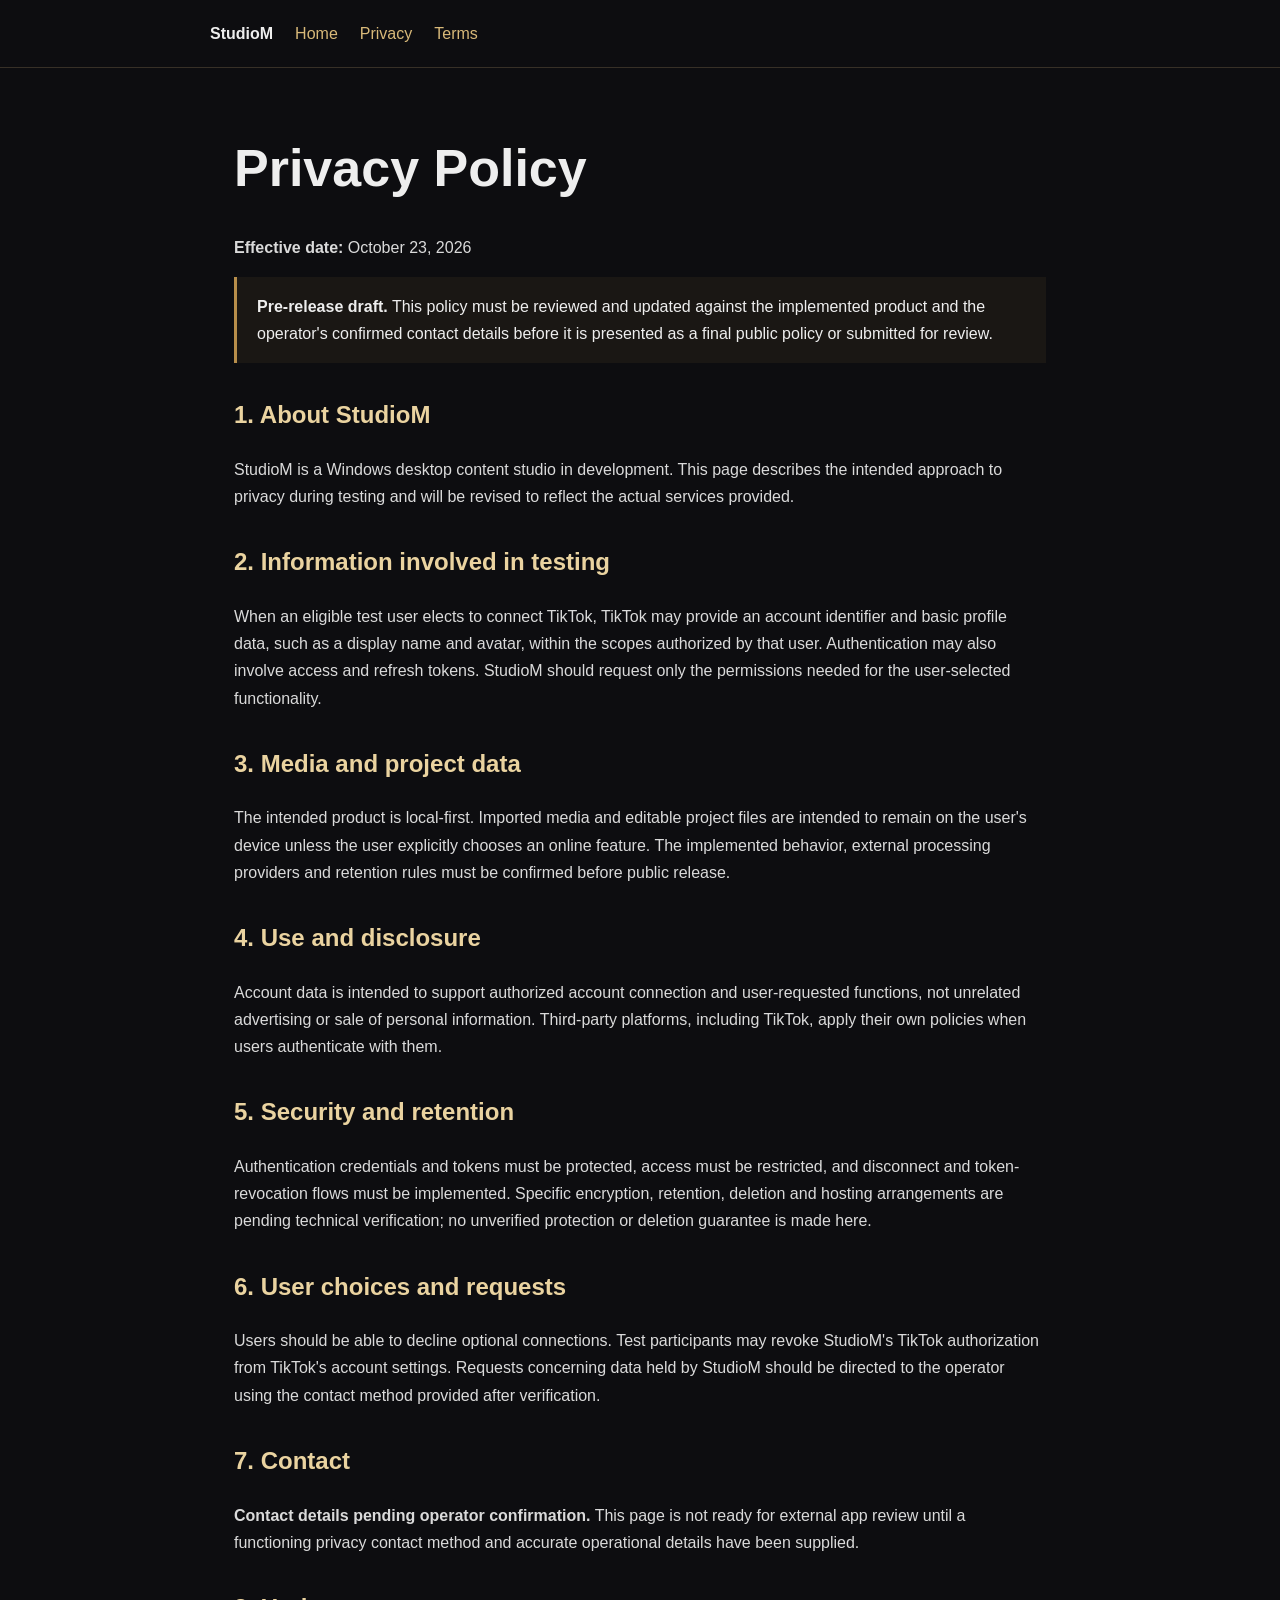
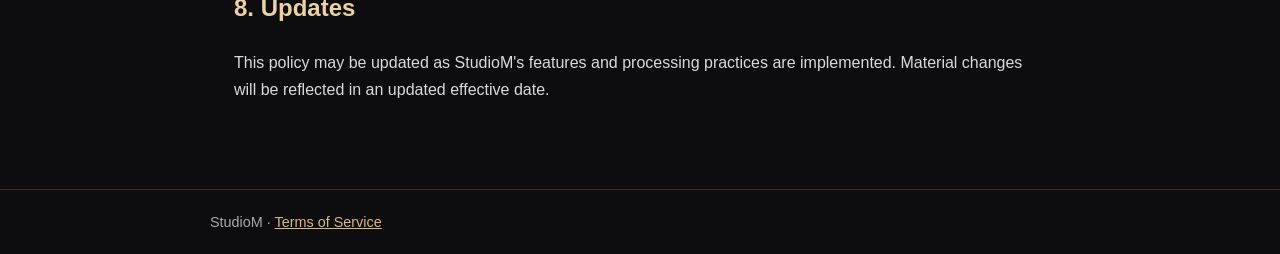
==== privacy.html @ d2152554 "Add StudioM static site: privacy.html" ====
<!doctype html><html lang="en"><head><meta charset="utf-8"><meta name="viewport" content="width=device-width, initial-scale=1"><title>Privacy Policy — StudioM</title><link rel="stylesheet" href="style.css"></head><body><header><nav><strong>StudioM</strong><a href="index.html">Home</a><a href="privacy.html">Privacy</a><a href="terms.html">Terms</a></nav></header><main><h1>Privacy Policy</h1><p><strong>Effective date:</strong> October 23, 2026</p><div class="notice"><strong>Pre-release draft.</strong> This policy must be reviewed and updated against the implemented product and the operator's confirmed contact details before it is presented as a final public policy or submitted for review.</div><h2>1. About StudioM</h2><p>StudioM is a Windows desktop content studio in development. This page describes the intended approach to privacy during testing and will be revised to reflect the actual services provided.</p><h2>2. Information involved in testing</h2><p>When an eligible test user elects to connect TikTok, TikTok may provide an account identifier and basic profile data, such as a display name and avatar, within the scopes authorized by that user. Authentication may also involve access and refresh tokens. StudioM should request only the permissions needed for the user-selected functionality.</p><h2>3. Media and project data</h2><p>The intended product is local-first. Imported media and editable project files are intended to remain on the user's device unless the user explicitly chooses an online feature. The implemented behavior, external processing providers and retention rules must be confirmed before public release.</p><h2>4. Use and disclosure</h2><p>Account data is intended to support authorized account connection and user-requested functions, not unrelated advertising or sale of personal information. Third-party platforms, including TikTok, apply their own policies when users authenticate with them.</p><h2>5. Security and retention</h2><p>Authentication credentials and tokens must be protected, access must be restricted, and disconnect and token-revocation flows must be implemented. Specific encryption, retention, deletion and hosting arrangements are pending technical verification; no unverified protection or deletion guarantee is made here.</p><h2>6. User choices and requests</h2><p>Users should be able to decline optional connections. Test participants may revoke StudioM's TikTok authorization from TikTok's account settings. Requests concerning data held by StudioM should be directed to the operator using the contact method provided after verification.</p><h2>7. Contact</h2><p><strong>Contact details pending operator confirmation.</strong> This page is not ready for external app review until a functioning privacy contact method and accurate operational details have been supplied.</p><h2>8. Updates</h2><p>This policy may be updated as StudioM's features and processing practices are implemented. Material changes will be reflected in an updated effective date.</p></main><footer>StudioM · <a href="terms.html">Terms of Service</a></footer></body></html>
---- style.css ----
:root{color-scheme:dark;font-family:Inter,Segoe UI,Arial,sans-serif;background:#0d0d10;color:#eee}*{box-sizing:border-box}body{margin:0;line-height:1.7}header,footer{border-color:#373027;border-style:solid;border-width:0 0 1px;padding:20px max(24px,calc((100vw - 860px)/2))}footer{border-width:1px 0 0;font-size:.9rem;color:#aaa}a{color:#d8b979}nav{display:flex;gap:22px;flex-wrap:wrap}nav a{text-decoration:none}main{max-width:860px;margin:0 auto;padding:36px 24px 70px}h1{font-size:clamp(2rem,5vw,3.25rem);line-height:1.15}h2{margin-top:32px;color:#ead3a0}p,li{color:#dadada}.eyebrow{color:#c6a261;text-transform:uppercase;letter-spacing:.12em;font-weight:700}.notice{padding:16px 20px;border-left:3px solid #b78e4b;background:#1a1714}small{color:#bbb}
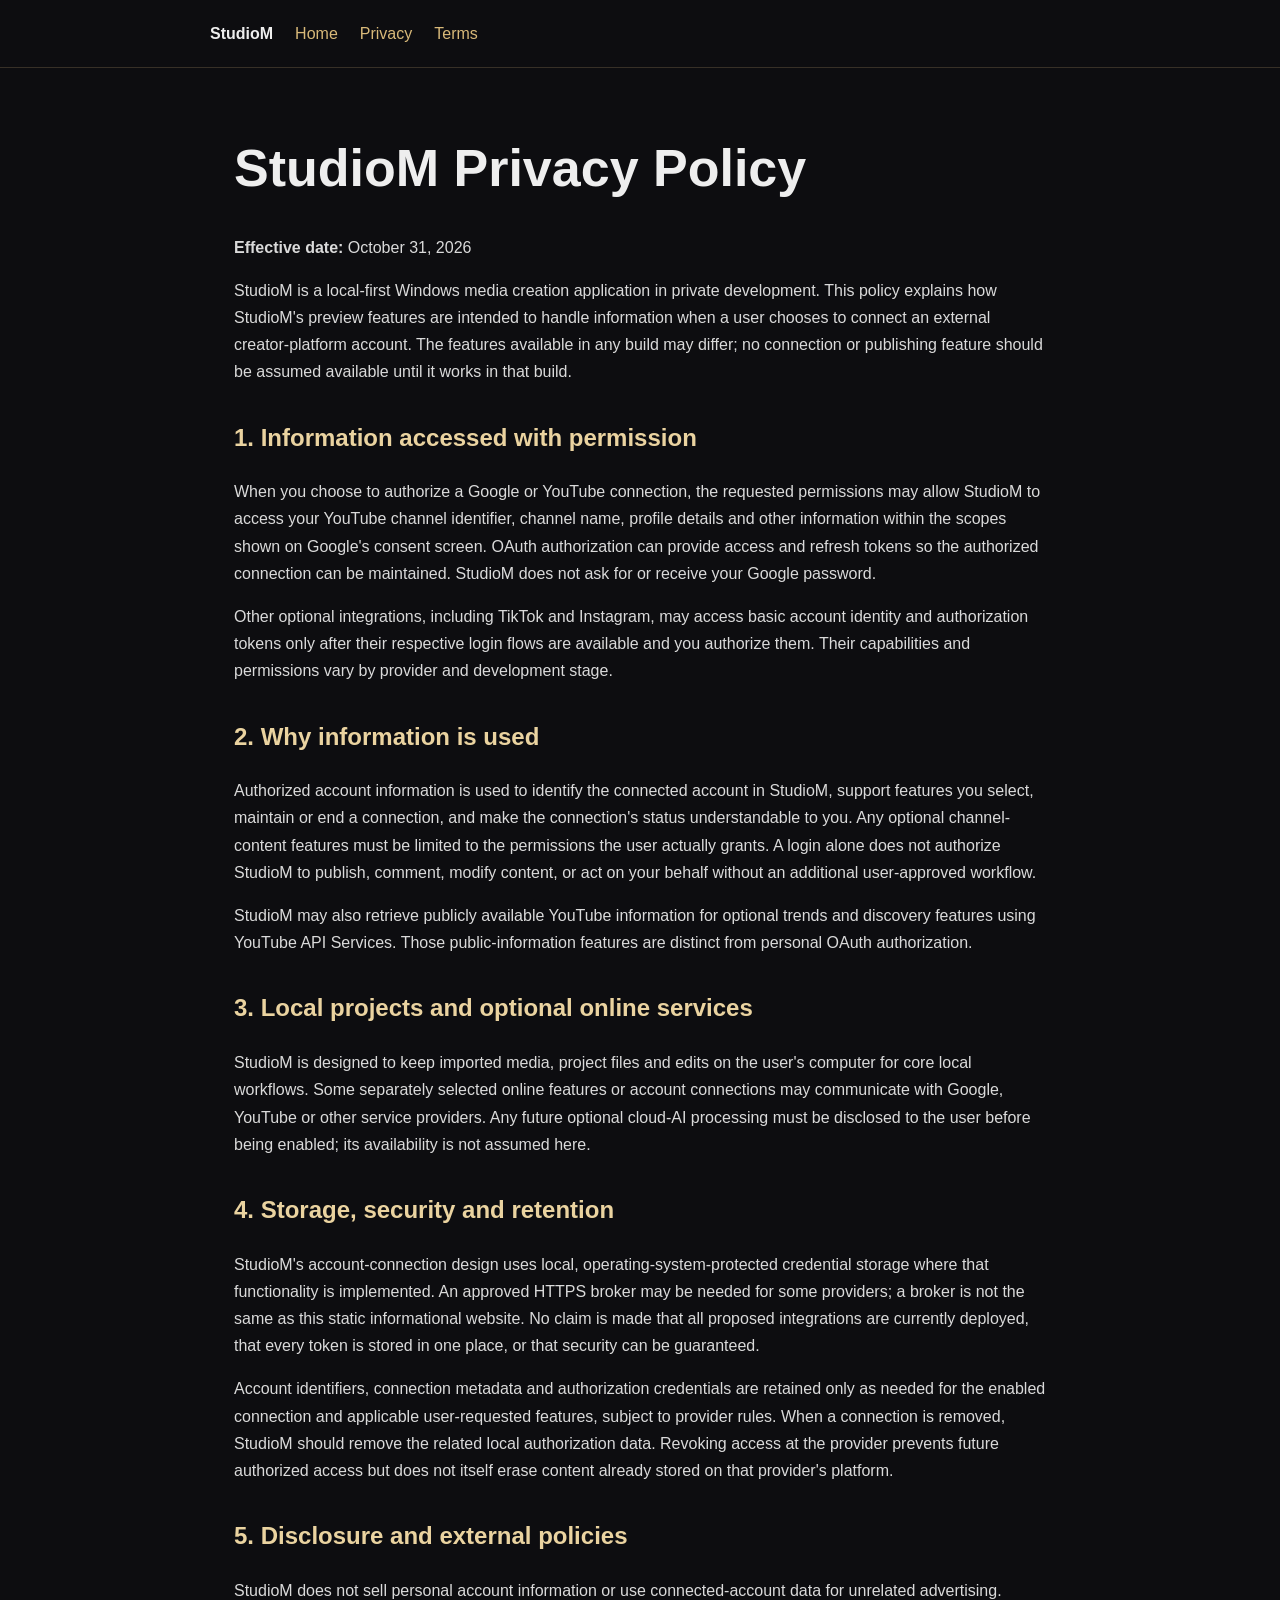
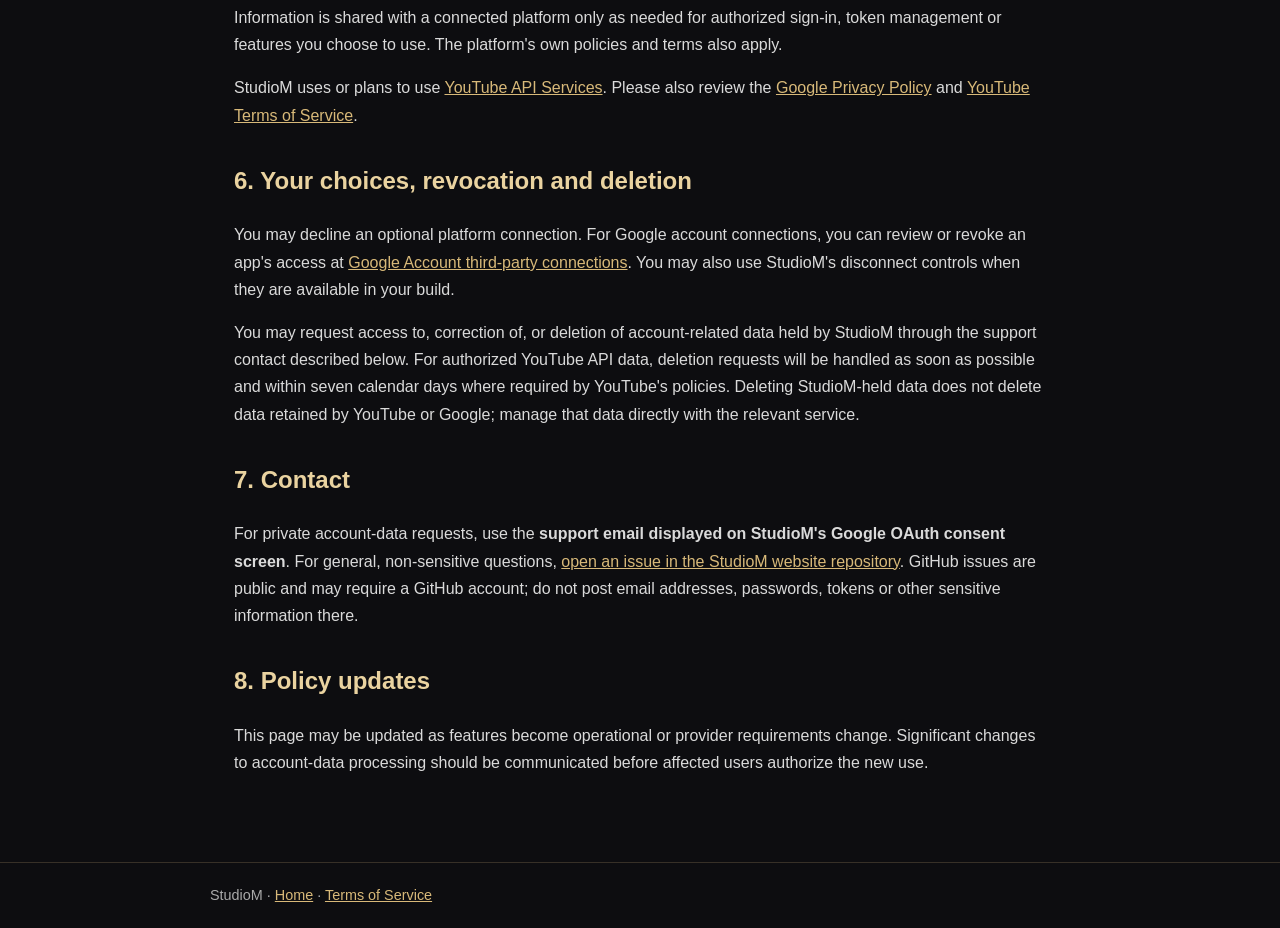
==== commit da7a8d3f: "docs(site): update privacy.html for StudioM Google/YouTube OAuth privacy and branding" ====
--- a/privacy.html
+++ b/privacy.html
@@ -1 +1,40 @@
-<!doctype html><html lang="en"><head><meta charset="utf-8"><meta name="viewport" content="width=device-width, initial-scale=1"><title>Privacy Policy — StudioM</title><link rel="stylesheet" href="style.css"></head><body><header><nav><strong>StudioM</strong><a href="index.html">Home</a><a href="privacy.html">Privacy</a><a href="terms.html">Terms</a></nav></header><main><h1>Privacy Policy</h1><p><strong>Effective date:</strong> October 23, 2026</p><div class="notice"><strong>Pre-release draft.</strong> This policy must be reviewed and updated against the implemented product and the operator's confirmed contact details before it is presented as a final public policy or submitted for review.</div><h2>1. About StudioM</h2><p>StudioM is a Windows desktop content studio in development. This page describes the intended approach to privacy during testing and will be revised to reflect the actual services provided.</p><h2>2. Information involved in testing</h2><p>When an eligible test user elects to connect TikTok, TikTok may provide an account identifier and basic profile data, such as a display name and avatar, within the scopes authorized by that user. Authentication may also involve access and refresh tokens. StudioM should request only the permissions needed for the user-selected functionality.</p><h2>3. Media and project data</h2><p>The intended product is local-first. Imported media and editable project files are intended to remain on the user's device unless the user explicitly chooses an online feature. The implemented behavior, external processing providers and retention rules must be confirmed before public release.</p><h2>4. Use and disclosure</h2><p>Account data is intended to support authorized account connection and user-requested functions, not unrelated advertising or sale of personal information. Third-party platforms, including TikTok, apply their own policies when users authenticate with them.</p><h2>5. Security and retention</h2><p>Authentication credentials and tokens must be protected, access must be restricted, and disconnect and token-revocation flows must be implemented. Specific encryption, retention, deletion and hosting arrangements are pending technical verification; no unverified protection or deletion guarantee is made here.</p><h2>6. User choices and requests</h2><p>Users should be able to decline optional connections. Test participants may revoke StudioM's TikTok authorization from TikTok's account settings. Requests concerning data held by StudioM should be directed to the operator using the contact method provided after verification.</p><h2>7. Contact</h2><p><strong>Contact details pending operator confirmation.</strong> This page is not ready for external app review until a functioning privacy contact method and accurate operational details have been supplied.</p><h2>8. Updates</h2><p>This policy may be updated as StudioM's features and processing practices are implemented. Material changes will be reflected in an updated effective date.</p></main><footer>StudioM · <a href="terms.html">Terms of Service</a></footer></body></html>+<!doctype html>
+<html lang="en">
+<head>
+  <meta charset="utf-8">
+  <meta name="viewport" content="width=device-width, initial-scale=1">
+  <meta name="description" content="Privacy policy for StudioM's local-first Windows content studio and optional creator-platform account connections.">
+  <title>Privacy Policy — StudioM</title>
+  <link rel="stylesheet" href="style.css">
+</head>
+<body>
+<header><nav><strong>StudioM</strong><a href="index.html">Home</a><a href="privacy.html">Privacy</a><a href="terms.html">Terms</a></nav></header>
+<main>
+  <h1>StudioM Privacy Policy</h1>
+  <p><strong>Effective date:</strong> October 31, 2026</p>
+  <p>StudioM is a local-first Windows media creation application in private development. This policy explains how StudioM's preview features are intended to handle information when a user chooses to connect an external creator-platform account. The features available in any build may differ; no connection or publishing feature should be assumed available until it works in that build.</p>
+  <h2>1. Information accessed with permission</h2>
+  <p>When you choose to authorize a Google or YouTube connection, the requested permissions may allow StudioM to access your YouTube channel identifier, channel name, profile details and other information within the scopes shown on Google's consent screen. OAuth authorization can provide access and refresh tokens so the authorized connection can be maintained. StudioM does not ask for or receive your Google password.</p>
+  <p>Other optional integrations, including TikTok and Instagram, may access basic account identity and authorization tokens only after their respective login flows are available and you authorize them. Their capabilities and permissions vary by provider and development stage.</p>
+  <h2>2. Why information is used</h2>
+  <p>Authorized account information is used to identify the connected account in StudioM, support features you select, maintain or end a connection, and make the connection's status understandable to you. Any optional channel-content features must be limited to the permissions the user actually grants. A login alone does not authorize StudioM to publish, comment, modify content, or act on your behalf without an additional user-approved workflow.</p>
+  <p>StudioM may also retrieve publicly available YouTube information for optional trends and discovery features using YouTube API Services. Those public-information features are distinct from personal OAuth authorization.</p>
+  <h2>3. Local projects and optional online services</h2>
+  <p>StudioM is designed to keep imported media, project files and edits on the user's computer for core local workflows. Some separately selected online features or account connections may communicate with Google, YouTube or other service providers. Any future optional cloud-AI processing must be disclosed to the user before being enabled; its availability is not assumed here.</p>
+  <h2>4. Storage, security and retention</h2>
+  <p>StudioM's account-connection design uses local, operating-system-protected credential storage where that functionality is implemented. An approved HTTPS broker may be needed for some providers; a broker is not the same as this static informational website. No claim is made that all proposed integrations are currently deployed, that every token is stored in one place, or that security can be guaranteed.</p>
+  <p>Account identifiers, connection metadata and authorization credentials are retained only as needed for the enabled connection and applicable user-requested features, subject to provider rules. When a connection is removed, StudioM should remove the related local authorization data. Revoking access at the provider prevents future authorized access but does not itself erase content already stored on that provider's platform.</p>
+  <h2>5. Disclosure and external policies</h2>
+  <p>StudioM does not sell personal account information or use connected-account data for unrelated advertising. Information is shared with a connected platform only as needed for authorized sign-in, token management or features you choose to use. The platform's own policies and terms also apply.</p>
+  <p>StudioM uses or plans to use <a href="https://developers.google.com/youtube/v3" rel="noopener noreferrer">YouTube API Services</a>. Please also review the <a href="https://policies.google.com/privacy" rel="noopener noreferrer">Google Privacy Policy</a> and <a href="https://www.youtube.com/t/terms" rel="noopener noreferrer">YouTube Terms of Service</a>.</p>
+  <h2>6. Your choices, revocation and deletion</h2>
+  <p>You may decline an optional platform connection. For Google account connections, you can review or revoke an app's access at <a href="https://myaccount.google.com/connections" rel="noopener noreferrer">Google Account third-party connections</a>. You may also use StudioM's disconnect controls when they are available in your build.</p>
+  <p>You may request access to, correction of, or deletion of account-related data held by StudioM through the support contact described below. For authorized YouTube API data, deletion requests will be handled as soon as possible and within seven calendar days where required by YouTube's policies. Deleting StudioM-held data does not delete data retained by YouTube or Google; manage that data directly with the relevant service.</p>
+  <h2>7. Contact</h2>
+  <p>For private account-data requests, use the <strong>support email displayed on StudioM's Google OAuth consent screen</strong>. For general, non-sensitive questions, <a href="https://github.com/giorgioscarface/studiom-site/issues/new" rel="noopener noreferrer">open an issue in the StudioM website repository</a>. GitHub issues are public and may require a GitHub account; do not post email addresses, passwords, tokens or other sensitive information there.</p>
+  <h2>8. Policy updates</h2>
+  <p>This page may be updated as features become operational or provider requirements change. Significant changes to account-data processing should be communicated before affected users authorize the new use.</p>
+</main>
+<footer>StudioM · <a href="index.html">Home</a> · <a href="terms.html">Terms of Service</a></footer>
+</body>
+</html>
